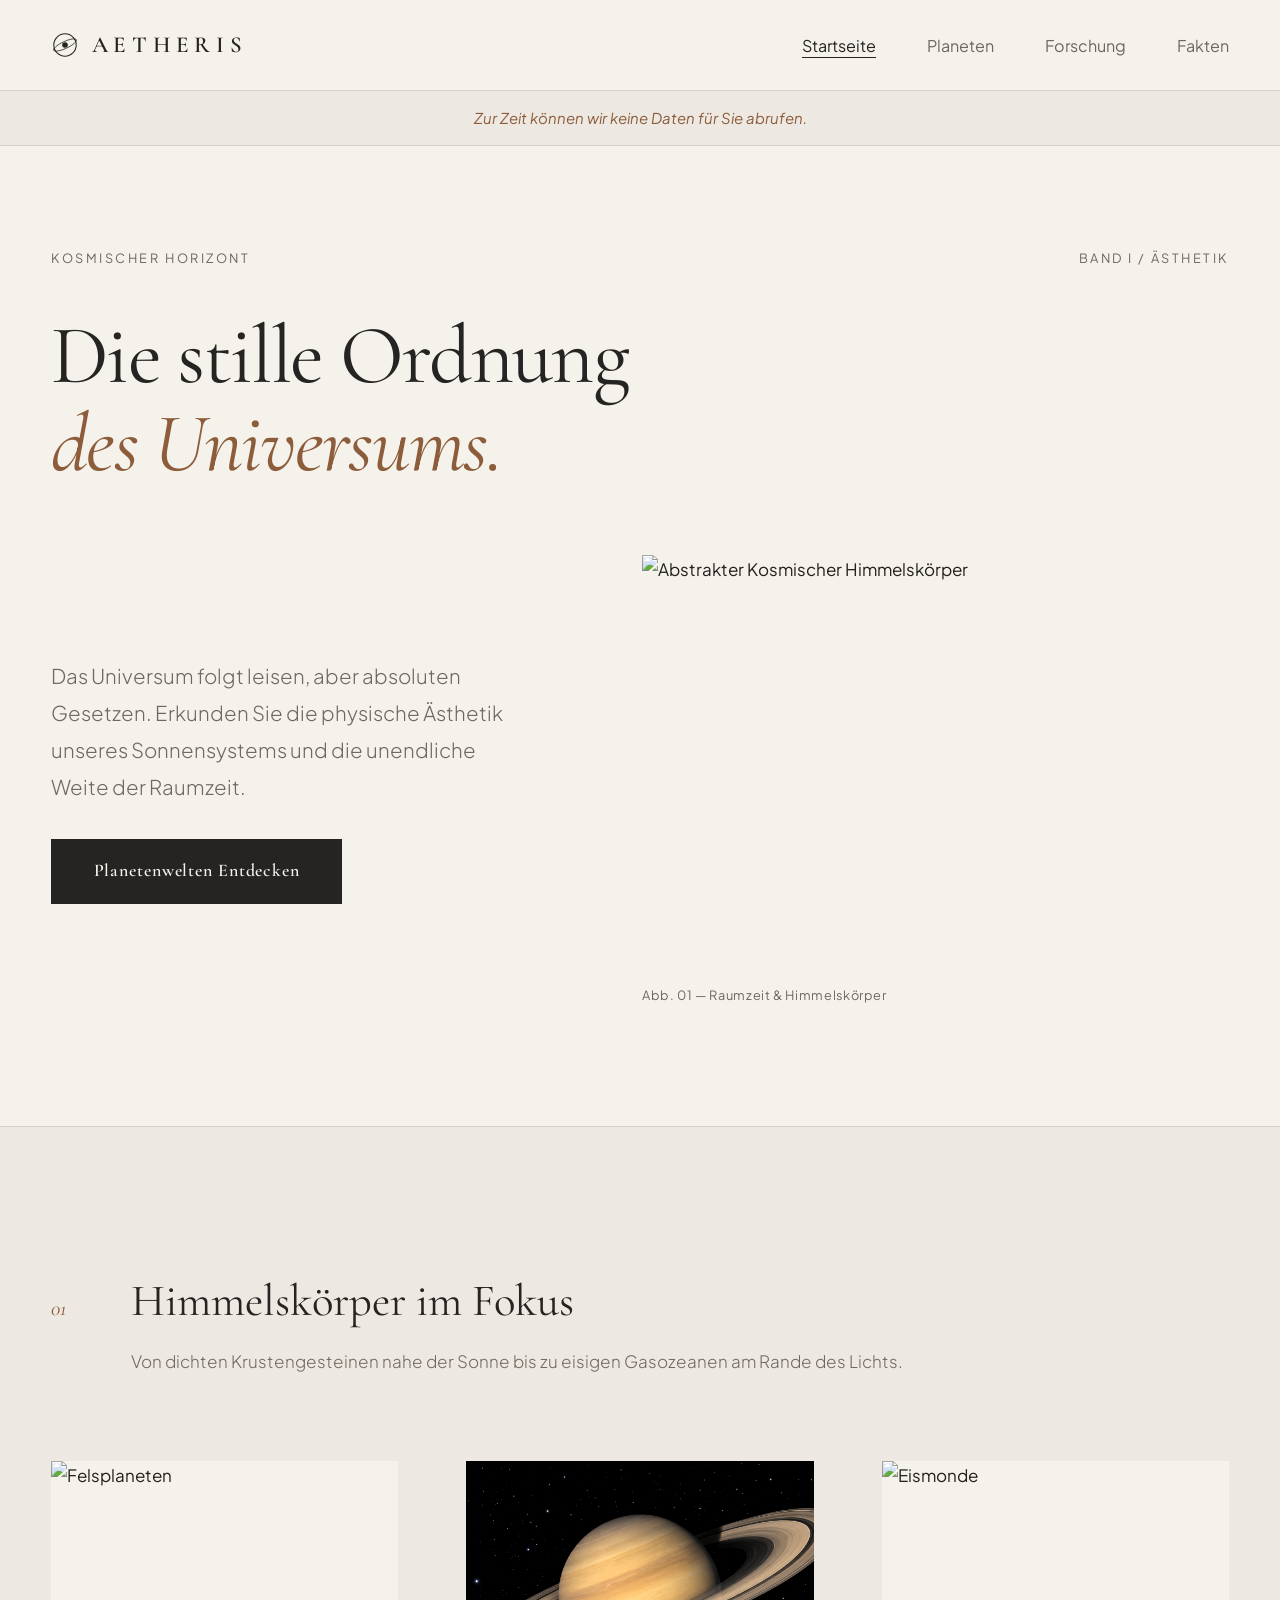
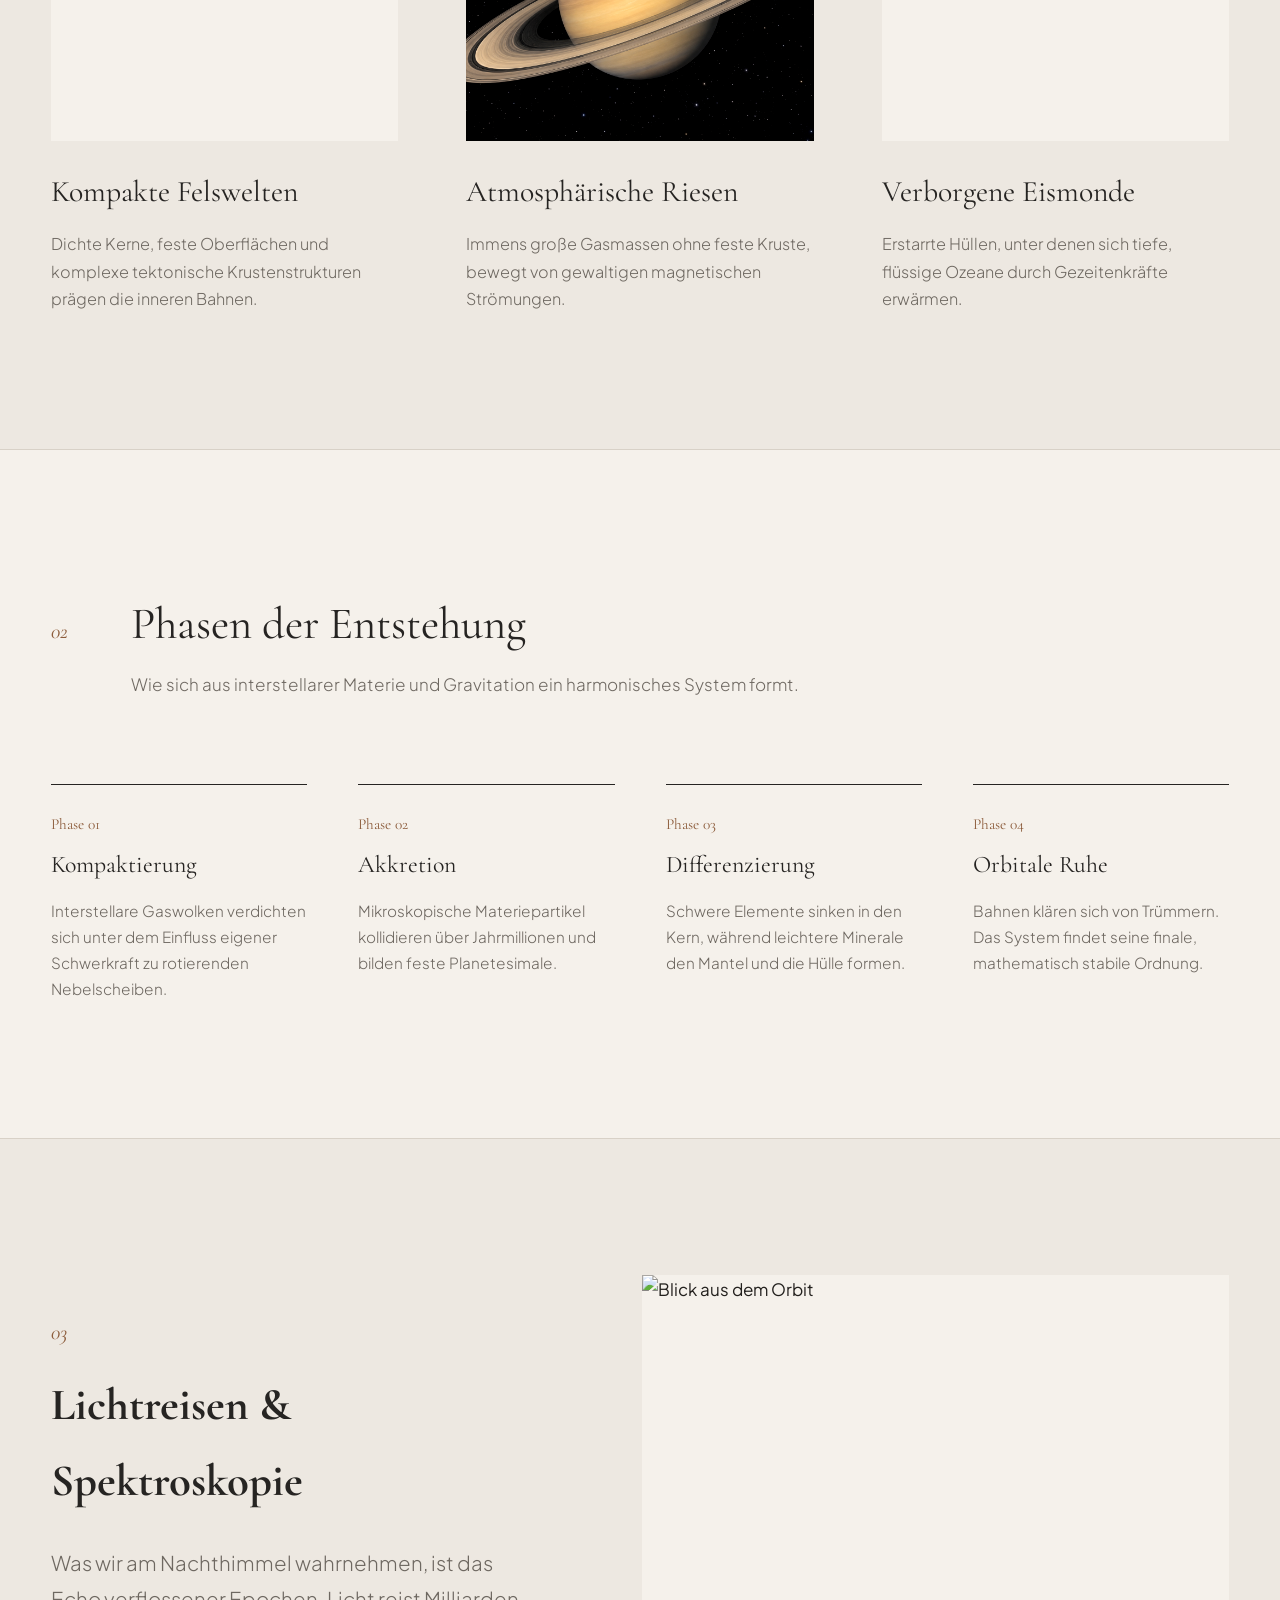
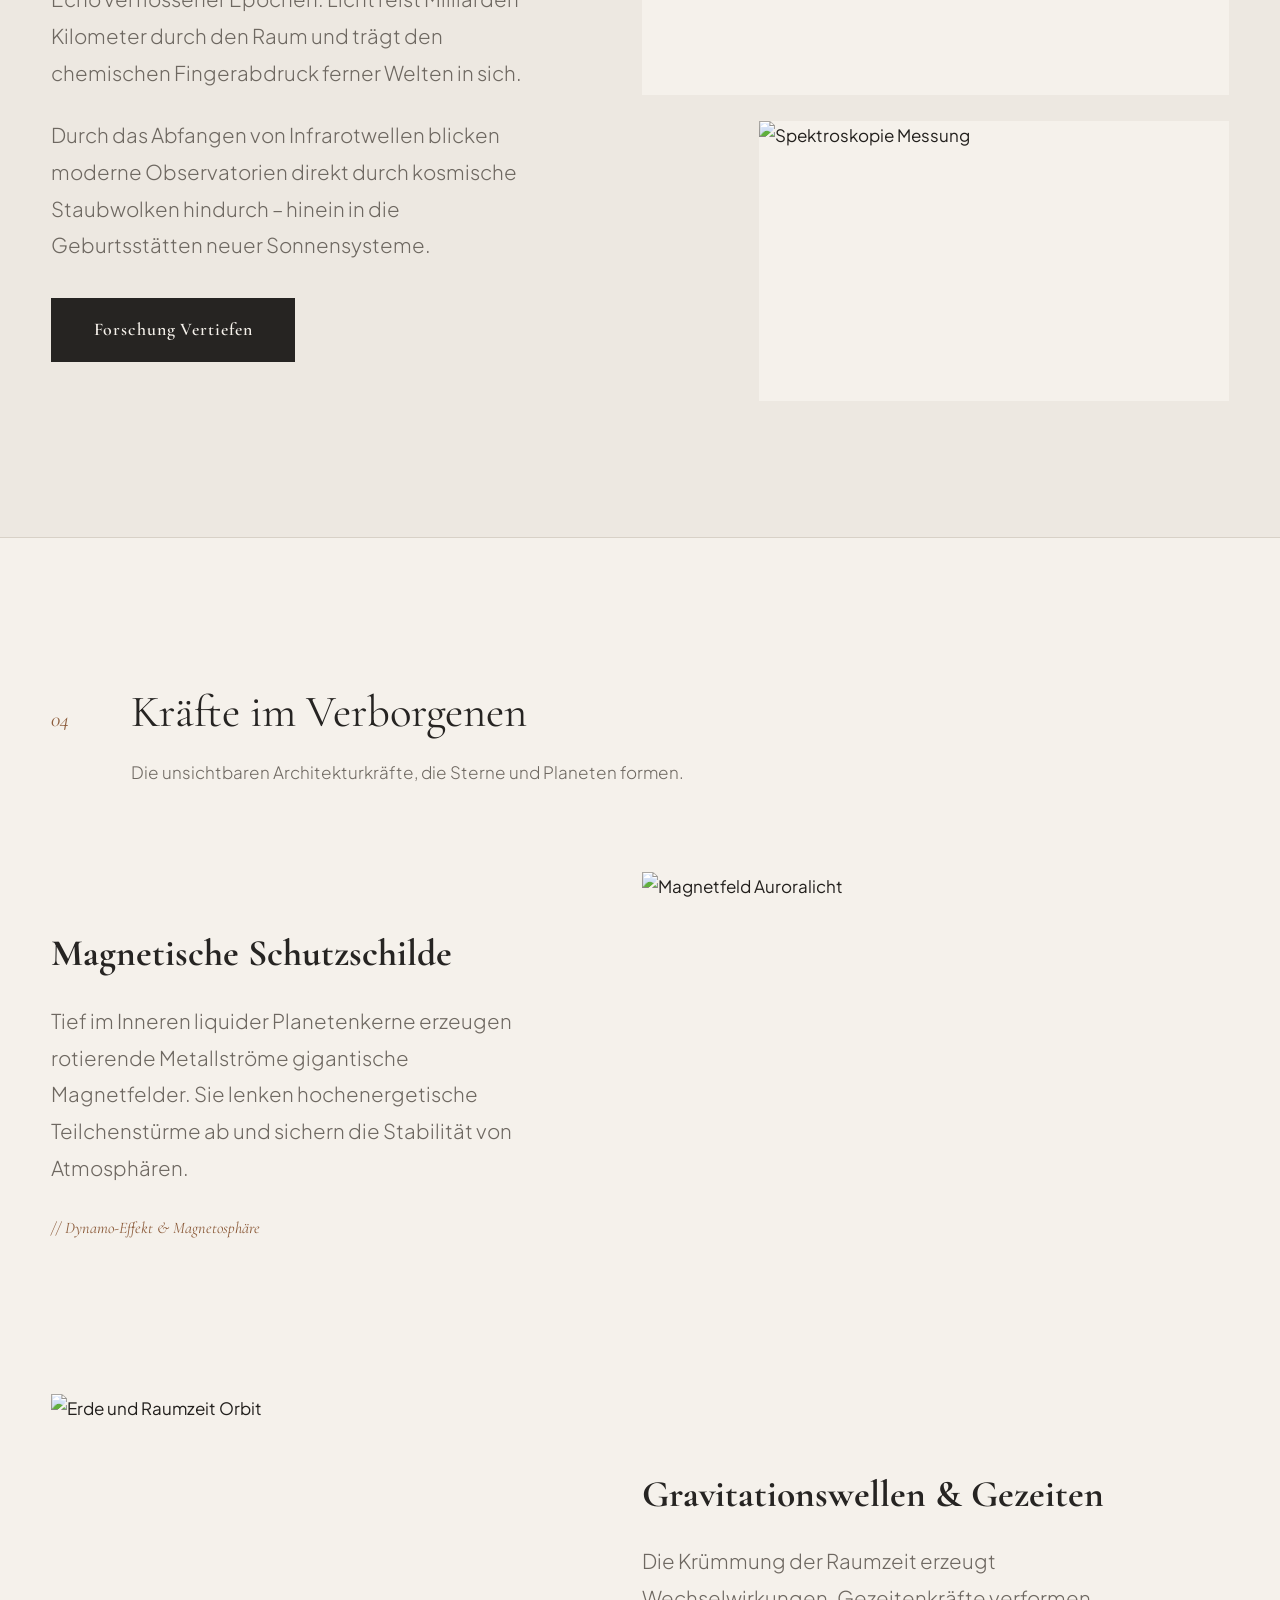
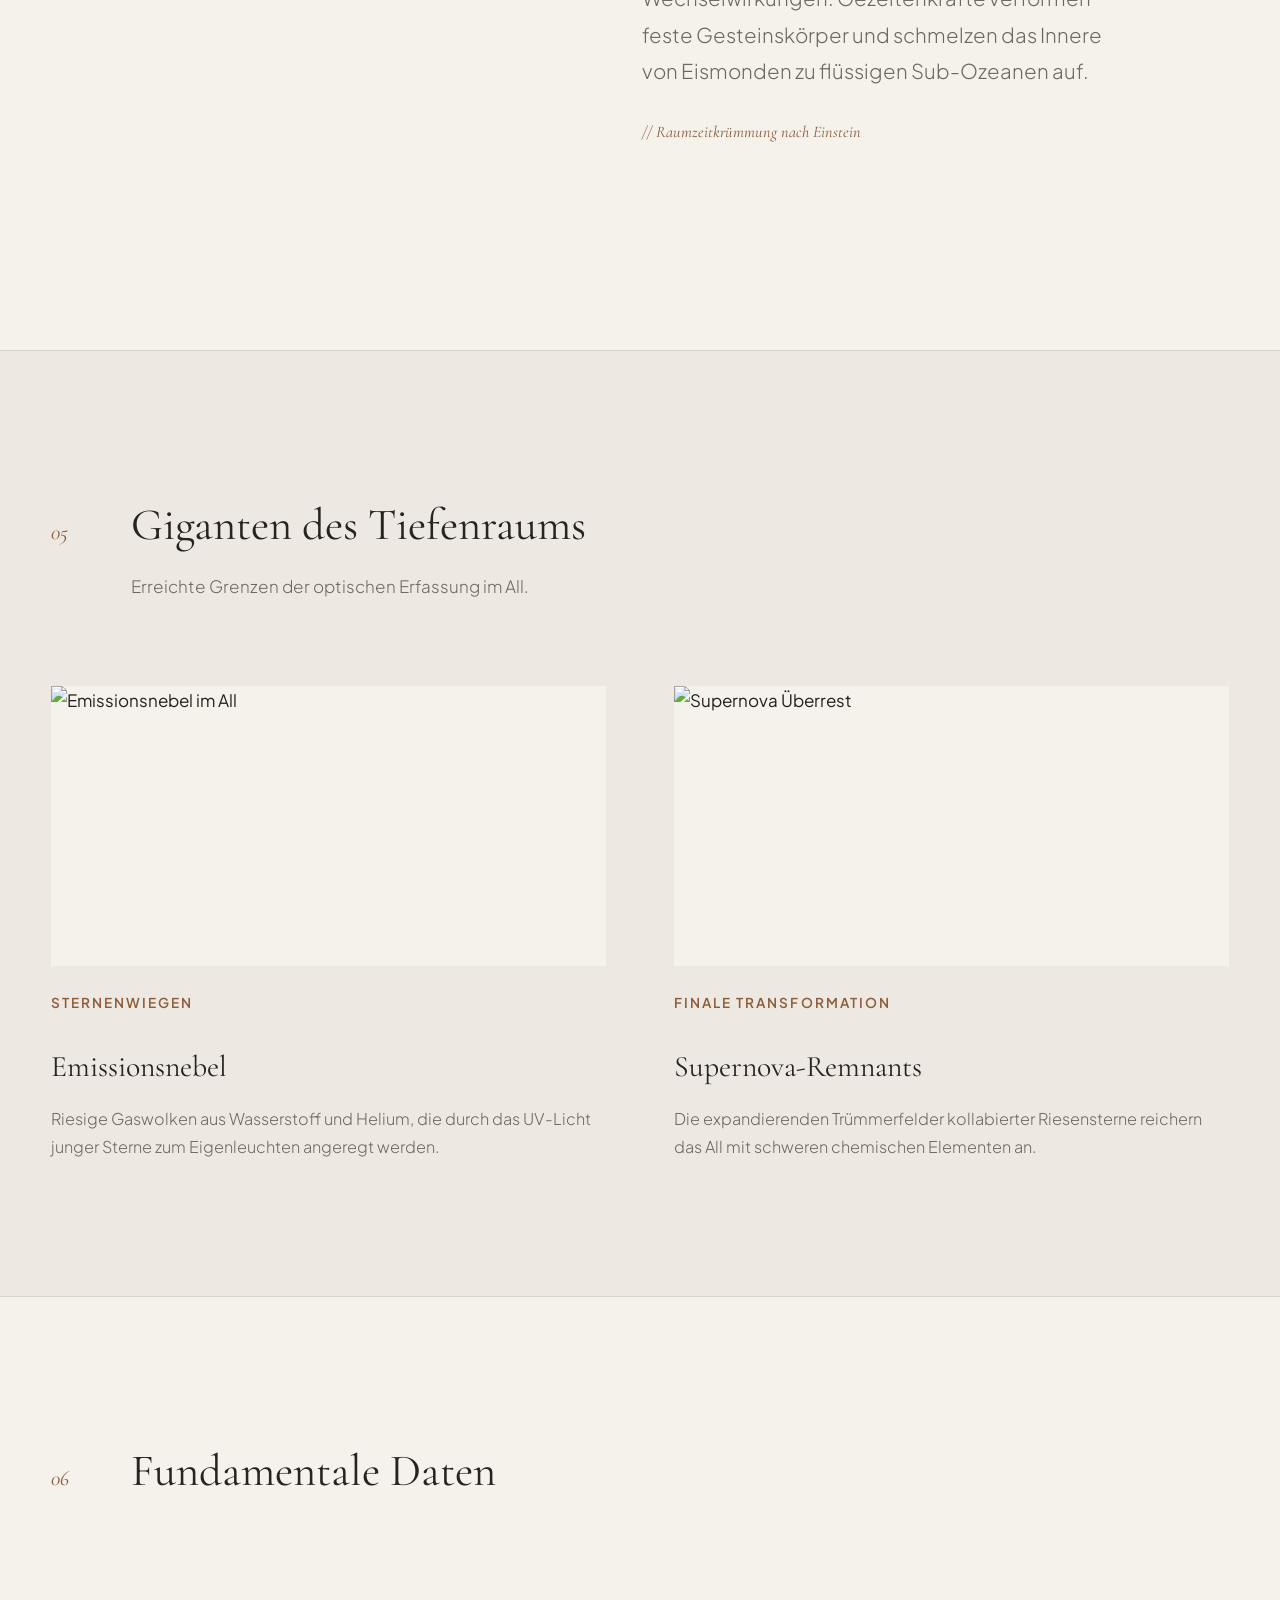
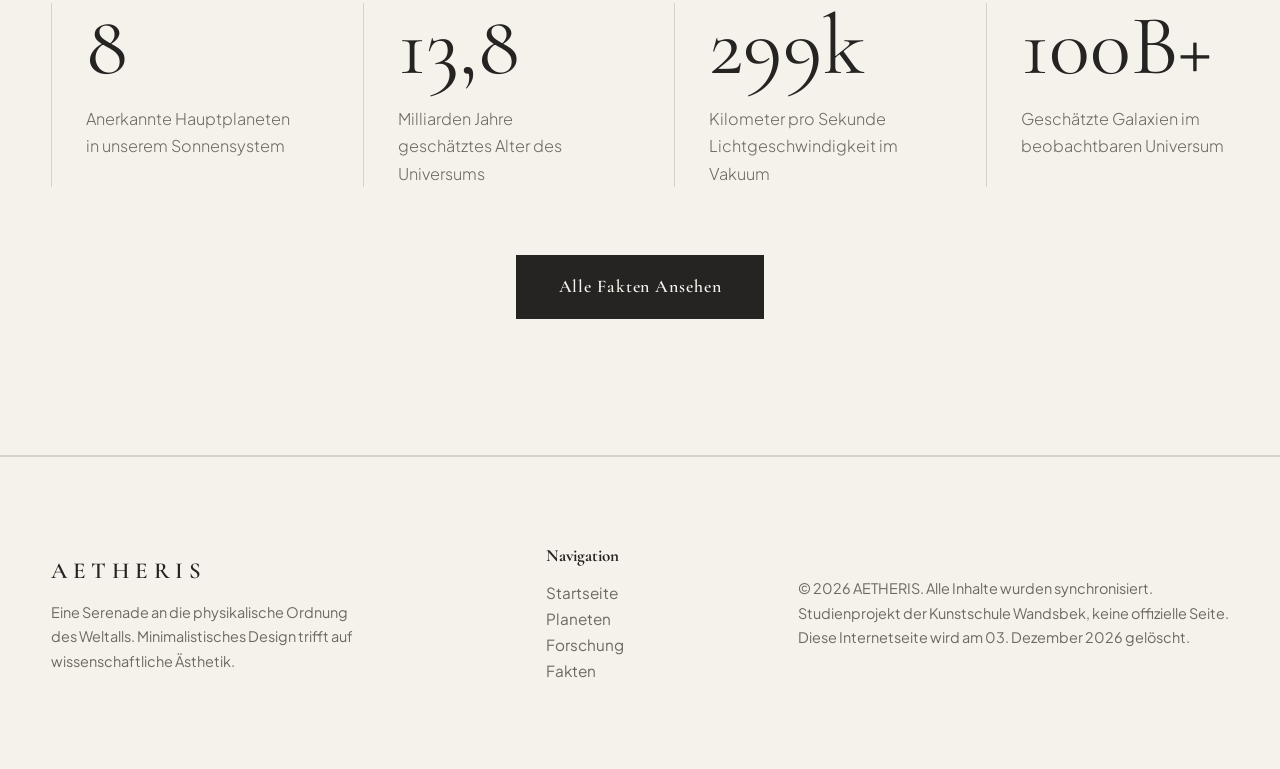
==== index.html @ 901f7b0f "Add files via upload" ====
<!DOCTYPE html>
<html lang="de">
<head>
    <meta charset="UTF-8">
    <meta name="viewport" content="width=device-width, initial-scale=1.0">
    <title>AETHERIS — Die Ästhetik des Kosmos</title>
    <link rel="preconnect" href="https://fonts.googleapis.com">
    <link rel="preconnect" href="https://fonts.gstatic.com" crossorigin>
    <link href="https://fonts.googleapis.com/css2?family=Cormorant+Garamond:ital,wght@0,400;0,600;1,400;1,600&family=Plus+Jakarta+Sans:wght@300;400;500&display=swap" rel="stylesheet">
    <link rel="stylesheet" href="style.css">
</head>
<body>

    <!-- Header -->
    <header class="header" id="main-header">
        <div class="container header-container">
            <a href="index.html" onclick="switchPage('startseite', event)" class="logo">
                <svg class="logo-icon" viewBox="0 0 40 40" width="28" height="28" aria-hidden="true">
                    <circle cx="20" cy="20" r="16" fill="none" stroke="currentColor" stroke-width="1.5" />
                    <circle cx="20" cy="20" r="4" fill="currentColor" />
                    <ellipse cx="20" cy="20" rx="18" ry="5" fill="none" stroke="currentColor" stroke-width="1" transform="rotate(-25 20 20)" />
                </svg>
                <span class="logo-text">AETHERIS</span>
            </a>
            
            <nav class="nav">
                <ul class="nav-list">
                    <li><a href="#startseite" class="nav-link active" id="nav-startseite" onclick="switchPage('startseite', event)">Startseite</a></li>
                    <li><a href="#planeten" class="nav-link" id="nav-planeten" onclick="switchPage('planeten', event)">Planeten</a></li>
                    <li><a href="#forschung" class="nav-link" id="nav-forschung" onclick="switchPage('forschung', event)">Forschung</a></li>
                    <li><a href="#fakten" class="nav-link" id="nav-fakten" onclick="switchPage('fakten', event)">Fakten</a></li>
                </ul>
            </nav>
        </div>
    </header>

    <!-- ISS Live API Tracker (Unter dem Header) -->
    <div class="iss-tracker" id="iss-tracker-bar">
        <div class="iss-tracker-container" id="iss-tracker-content">
            <div class="iss-status">
                <span class="iss-dot"></span>
                <span class="iss-label">ISS Live Telemetrie wird geladen...</span>
            </div>
        </div>
    </div>

    <main>
        <!-- ==========================================================================
             1. STARTSEITE VIEW
             ========================================================================== -->
        <div id="view-startseite" class="page-view active-view">
            <!-- Hero Section -->
            <section class="hero-editorial">
                <div class="container">
                    <div class="hero-top-info">
                        <span class="editorial-tag">Kosmischer Horizont</span>
                        <span class="editorial-edition">Band I / Ästhetik</span>
                    </div>
                    
                    <h1 class="editorial-title">
                        Die stille Ordnung <br>
                        <span class="italic-title">des Universums.</span>
                    </h1>

                    <div class="hero-split">
                        <div class="hero-text-col">
                            <p class="lead-text">
                                Das Universum folgt leisen, aber absoluten Gesetzen. Erkunden Sie die physische Ästhetik unseres Sonnensystems und die unendliche Weite der Raumzeit.
                            </p>
                            <div style="margin-top: 2rem;">
                                <a href="#planeten" onclick="switchPage('planeten', event)" class="btn-editorial">Planetenwelten Entdecken</a>
                            </div>
                        </div>
                        <div class="hero-image-col">
                            <div class="minimal-image-frame">
                                <img src="https://images.unsplash.com/photo-1614728894747-a83421e2b9c9?auto=format&fit=crop&w=1000&q=85" alt="Abstrakter Kosmischer Himmelskörper">
                                <span class="image-note">Abb. 01 — Raumzeit & Himmelskörper</span>
                            </div>
                        </div>
                    </div>
                </div>
            </section>

            <!-- Sektion 01: Vorschau Himmelskörper -->
            <section class="section-editorial alt-bg">
                <div class="container">
                    <div class="section-header-editorial">
                        <span class="section-number">01</span>
                        <div>
                            <h2>Himmelskörper im Fokus</h2>
                            <p class="section-subtitle">Von dichten Krustengesteinen nahe der Sonne bis zu eisigen Gasozeanen am Rande des Lichts.</p>
                        </div>
                    </div>

                    <div class="editorial-grid">
                        <article class="editorial-card">
                            <div class="minimal-image-frame small">
                                <img src="https://images.unsplash.com/photo-1614730321146-b6fa6a46bcb4?auto=format&fit=crop&w=800&q=80" alt="Felsplaneten">
                            </div>
                            <h3>Kompakte Felswelten</h3>
                            <p>Dichte Kerne, feste Oberflächen und komplexe tektonische Krustenstrukturen prägen die inneren Bahnen.</p>
                        </article>

                        <article class="editorial-card">
                            <div class="minimal-image-frame small">
                                <img src="Saturn mit schimmernden Ringen.png" alt="Gasgiganten">
                            </div>
                            <h3>Atmosphärische Riesen</h3>
                            <p>Immens große Gasmassen ohne feste Kruste, bewegt von gewaltigen magnetischen Strömungen.</p>
                        </article>

                        <article class="editorial-card">
                            <div class="minimal-image-frame small">
                                <img src="https://images.unsplash.com/photo-1506703719100-a0f3a48c0f86?auto=format&fit=crop&w=800&q=80" alt="Eismonde">
                            </div>
                            <h3>Verborgene Eismonde</h3>
                            <p>Erstarrte Hüllen, unter denen sich tiefe, flüssige Ozeane durch Gezeitenkräfte erwärmen.</p>
                        </article>
                    </div>
                </div>
            </section>

            <!-- Sektion 02: Entstehungsphasen Timeline -->
            <section class="section-editorial">
                <div class="container">
                    <div class="section-header-editorial">
                        <span class="section-number">02</span>
                        <div>
                            <h2>Phasen der Entstehung</h2>
                            <p class="section-subtitle">Wie sich aus interstellarer Materie und Gravitation ein harmonisches System formt.</p>
                        </div>
                    </div>

                    <div class="timeline-editorial">
                        <div class="timeline-step-card">
                            <span class="step-num">Phase 01</span>
                            <h4>Kompaktierung</h4>
                            <p>Interstellare Gaswolken verdichten sich unter dem Einfluss eigener Schwerkraft zu rotierenden Nebelscheiben.</p>
                        </div>
                        <div class="timeline-step-card">
                            <span class="step-num">Phase 02</span>
                            <h4>Akkretion</h4>
                            <p>Mikroskopische Materiepartikel kollidieren über Jahrmillionen und bilden feste Planetesimale.</p>
                        </div>
                        <div class="timeline-step-card">
                            <span class="step-num">Phase 03</span>
                            <h4>Differenzierung</h4>
                            <p>Schwere Elemente sinken in den Kern, während leichtere Minerale den Mantel und die Hülle formen.</p>
                        </div>
                        <div class="timeline-step-card">
                            <span class="step-num">Phase 04</span>
                            <h4>Orbitale Ruhe</h4>
                            <p>Bahnen klären sich von Trümmern. Das System findet seine finale, mathematisch stabile Ordnung.</p>
                        </div>
                    </div>
                </div>
            </section>

            <!-- Sektion 03: Tiefenraum & Forschung Story-Block -->
            <section class="section-editorial alt-bg">
                <div class="container">
                    <div class="hero-split">
                        <div>
                            <span class="section-number" style="display:inline-block; margin-bottom:1rem;">03</span>
                            <h2 style="font-family: var(--font-serif); font-size: clamp(2.2rem, 3.5vw, 3.2rem); margin-bottom: 1.5rem;">Lichtreisen & Spektroskopie</h2>
                            <p class="lead-text" style="margin-bottom: 1.5rem;">
                                Was wir am Nachthimmel wahrnehmen, ist das Echo verflossener Epochen. Licht reist Milliarden Kilometer durch den Raum und trägt den chemischen Fingerabdruck ferner Welten in sich.
                            </p>
                            <p class="lead-text" style="margin-bottom: 2rem;">
                                Durch das Abfangen von Infrarotwellen blicken moderne Observatorien direkt durch kosmische Staubwolken hindurch – hinein in die Geburtsstätten neuer Sonnensysteme.
                            </p>
                            <a href="#forschung" onclick="switchPage('forschung', event)" class="btn-editorial">Forschung Vertiefen</a>
                        </div>
                        <div class="collage-container-editorial">
                            <div class="minimal-image-frame" style="margin-bottom: 1.5rem;">
                                <img src="https://images.unsplash.com/photo-1451187580459-43490279c0fa?auto=format&fit=crop&w=1000&q=80" alt="Blick aus dem Orbit">
                            </div>
                            <div class="minimal-image-frame small" style="width: 80%; margin-left: auto;">
                                <img src="https://images.unsplash.com/photo-1543722530-d2c3201371e7?auto=format&fit=crop&w=800&q=80" alt="Spektroskopie Messung">
                            </div>
                        </div>
                    </div>
                </div>
            </section>

            <!-- Sektion 04: Detail-Features Kosmischer Phänomene -->
            <section class="section-editorial">
                <div class="container">
                    <div class="section-header-editorial">
                        <span class="section-number">04</span>
                        <div>
                            <h2>Kräfte im Verborgenen</h2>
                            <p class="section-subtitle">Die unsichtbaren Architekturkräfte, die Sterne und Planeten formen.</p>
                        </div>
                    </div>

                    <div class="hero-split" style="margin-bottom: 6rem;">
                        <div>
                            <h3 style="font-family: var(--font-serif); font-size: 2.2rem; margin-bottom: 1rem;">Magnetische Schutzschilde</h3>
                            <p class="lead-text" style="margin-bottom: 1.5rem;">
                                Tief im Inneren liquider Planetenkerne erzeugen rotierende Metallströme gigantische Magnetfelder. Sie lenken hochenergetische Teilchenstürme ab und sichern die Stabilität von Atmosphären.
                            </p>
                            <span style="color: var(--color-accent); font-size: 0.95rem; font-family: var(--font-serif); font-style: italic;">// Dynamo-Effekt & Magnetosphäre</span>
                        </div>
                        <div class="minimal-image-frame">
                            <img src="https://images.unsplash.com/photo-1502134249126-9f3755a50d78?auto=format&fit=crop&w=1000&q=80" alt="Magnetfeld Auroralicht">
                        </div>
                    </div>

                    <div class="hero-split">
                        <div class="minimal-image-frame">
                            <img src="https://images.unsplash.com/photo-1446776811953-b23d57bd21aa?auto=format&fit=crop&w=1000&q=80" alt="Erde und Raumzeit Orbit">
                        </div>
                        <div>
                            <h3 style="font-family: var(--font-serif); font-size: 2.2rem; margin-bottom: 1rem;">Gravitationswellen & Gezeiten</h3>
                            <p class="lead-text" style="margin-bottom: 1.5rem;">
                                Die Krümmung der Raumzeit erzeugt Wechselwirkungen. Gezeitenkräfte verformen feste Gesteinskörper und schmelzen das Innere von Eismonden zu flüssigen Sub-Ozeanen auf.
                            </p>
                            <span style="color: var(--color-accent); font-size: 0.95rem; font-family: var(--font-serif); font-style: italic;">// Raumzeitkrümmung nach Einstein</span>
                        </div>
                    </div>
                </div>
            </section>

            <!-- Sektion 05: Visual Showcase (Supernovae & Nebel) -->
            <section class="section-editorial alt-bg">
                <div class="container">
                    <div class="section-header-editorial">
                        <span class="section-number">05</span>
                        <div>
                            <h2>Giganten des Tiefenraums</h2>
                            <p class="section-subtitle">Erreichte Grenzen der optischen Erfassung im All.</p>
                        </div>
                    </div>

                    <div class="editorial-grid">
                        <article class="editorial-card">
                            <div class="minimal-image-frame small">
                                <img src="https://images.unsplash.com/photo-1462331940025-496dfbfc7564?auto=format&fit=crop&w=1000&q=80" alt="Emissionsnebel im All">
                            </div>
                            <span style="color: var(--color-accent); font-size: 0.8rem; font-weight: 600; text-transform: uppercase; letter-spacing: 0.15em; display:inline-block; margin-top:1.5rem;">Sternenwiegen</span>
                            <h3>Emissionsnebel</h3>
                            <p>Riesige Gaswolken aus Wasserstoff und Helium, die durch das UV-Licht junger Sterne zum Eigenleuchten angeregt werden.</p>
                        </article>

                        <article class="editorial-card">
                            <div class="minimal-image-frame small">
                                <img src="https://images.unsplash.com/photo-1506703719100-a0f3a48c0f86?auto=format&fit=crop&w=1000&q=80" alt="Supernova Überrest">
                            </div>
                            <span style="color: var(--color-accent); font-size: 0.8rem; font-weight: 600; text-transform: uppercase; letter-spacing: 0.15em; display:inline-block; margin-top:1.5rem;">Finale Transformation</span>
                            <h3>Supernova-Remnants</h3>
                            <p>Die expandierenden Trümmerfelder kollabierter Riesensterne reichern das All mit schweren chemischen Elementen an.</p>
                        </article>
                    </div>
                </div>
            </section>

            <!-- Sektion 06: Fakten Vorschau -->
            <section class="section-editorial">
                <div class="container">
                    <div class="section-header-editorial">
                        <span class="section-number">06</span>
                        <div>
                            <h2>Fundamentale Daten</h2>
                        </div>
                    </div>

                    <div class="facts-editorial-grid">
                        <div class="fact-column">
                            <span class="big-serif-number">8</span>
                            <p class="fact-label">Anerkannte Hauptplaneten in unserem Sonnensystem</p>
                        </div>
                        <div class="fact-column">
                            <span class="big-serif-number">13,8</span>
                            <p class="fact-label">Milliarden Jahre geschätztes Alter des Universums</p>
                        </div>
                        <div class="fact-column">
                            <span class="big-serif-number">299k</span>
                            <p class="fact-label">Kilometer pro Sekunde Lichtgeschwindigkeit im Vakuum</p>
                        </div>
                        <div class="fact-column">
                            <span class="big-serif-number">100B+</span>
                            <p class="fact-label">Geschätzte Galaxien im beobachtbaren Universum</p>
                        </div>
                    </div>
                    <div style="margin-top: 4rem; text-align: center;">
                        <a href="#fakten" onclick="switchPage('fakten', event)" class="btn-editorial">Alle Fakten Ansehen</a>
                    </div>
                </div>
            </section>
        </div>

        <!-- ==========================================================================
             2. PLANETEN VIEW
             ========================================================================== -->
        <div id="view-planeten" class="page-view">
            <section class="hero-editorial" style="padding: 7rem 0 5rem;">
                <div class="container">
                    <span class="editorial-tag">Unterseite / Planeten</span>
                    <h1 class="editorial-title">Welten aus Gestein <span class="italic-title">und Gas.</span></h1>
                    <p class="lead-text">Jeder Planet in unserem System besitzt ein eigenes ökologisches und physikalisches Profil.</p>
                </div>
            </section>

            <section class="section-editorial alt-bg">
                <div class="container">
                    <div class="editorial-grid">
                        <article class="editorial-card">
                            <div class="minimal-image-frame small">
                                <img src="https://images.unsplash.com/photo-1614730321146-b6fa6a46bcb4?auto=format&fit=crop&w=800&q=80" alt="Felsplaneten">
                            </div>
                            <h3>Terrestres Gestein</h3>
                            <p>Merkur, Venus, Erde und Mars – kompakte Welten mit ausgeprägter Kruste und silikatischem Mantel.</p>
                        </article>

                        <article class="editorial-card">
                            <div class="minimal-image-frame small">
                                <img src="Saturn mit schimmernden Ringen.png" alt="Gasriesen">
                            </div>
                            <h3>Gasgiganten</h3>
                            <p>Jupiter und Saturn – gewaltige Welten aus Wasserstoff und Helium, dominiert von stürmischen Bändern.</p>
                        </article>

                        <article class="editorial-card">
                            <div class="minimal-image-frame small">
                                <img src="https://images.unsplash.com/photo-1614728894747-a83421e2b9c9?auto=format&fit=crop&w=800&q=80" alt="Eisriesen">
                            </div>
                            <h3>Eisriesen</h3>
                            <p>Uranus und Neptun – am Rande unseres Systems gelegene Welten aus Wasser, Ammoniak und Methaneis.</p>
                        </article>
                    </div>
                </div>
            </section>
        </div>

        <!-- ==========================================================================
             3. FORSCHUNG VIEW
             ========================================================================== -->
        <div id="view-forschung" class="page-view">
            <section class="hero-editorial" style="padding: 7rem 0 5rem;">
                <div class="container">
                    <span class="editorial-tag">Unterseite / Forschung</span>
                    <h1 class="editorial-title">Methodik der <span class="italic-title">Weltraumforschung.</span></h1>
                    <p class="lead-text">Wie wir mithilfe optischer Telemetrie und Radioastronomie tief in die Vergangenheit blicken.</p>
                </div>
            </section>

            <section class="section-editorial alt-bg">
                <div class="container">
                    <div class="hero-split">
                        <div>
                            <h3 style="font-family: var(--font-serif); font-size: 2.2rem; margin-bottom: 1rem;">Infrarot-Astronomie</h3>
                            <p class="lead-text">
                                Durch die Dehnung des Lichts auf seiner Reise durch das expandierende Universum verschieben sich sichtbare Wellen in den Infrarotbereich. Spezielle gekühlte Spiegel fangen diese Signale auf.
                            </p>
                        </div>
                        <div class="minimal-image-frame">
                            <img src="https://images.unsplash.com/photo-1451187580459-43490279c0fa?auto=format&fit=crop&w=1000&q=80" alt="Space Telescope Result">
                        </div>
                    </div>
                </div>
            </section>
        </div>

        <!-- ==========================================================================
             4. FAKTEN VIEW
             ========================================================================== -->
        <div id="view-fakten" class="page-view">
            <section class="hero-editorial" style="padding: 7rem 0 5rem;">
                <div class="container">
                    <span class="editorial-tag">Unterseite / Fakten</span>
                    <h1 class="editorial-title">Der Kosmos <span class="italic-title">in Kennzahlen.</span></h1>
                    <p class="lead-text">Die mathematischen Grundlagen und physikalischen Konstanten unseres Universums.</p>
                </div>
            </section>

            <section class="section-editorial alt-bg">
                <div class="container">
                    <div class="facts-editorial-grid">
                        <div class="fact-column">
                            <span class="big-serif-number">8</span>
                            <p class="fact-label">Hauptplaneten in geordneten Orbits</p>
                        </div>
                        <div class="fact-column">
                            <span class="big-serif-number">13,8B</span>
                            <p class="fact-label">Jahre geschätztes Alter seit dem Urknall</p>
                        </div>
                        <div class="fact-column">
                            <span class="big-serif-number">299.792</span>
                            <p class="fact-label">km/s maximale Ausbreitungsgeschwindigkeit von Licht</p>
                        </div>
                        <div class="fact-column">
                            <span class="big-serif-number">-273°C</span>
                            <p class="fact-label">Absoluter Nullpunkt der Temperatur im Kosmos</p>
                        </div>
                    </div>
                </div>
            </section>
        </div>
    </main>

    <!-- Footer -->
    <footer class="footer-editorial">
        <div class="container footer-flex">
            <div>
                <span class="logo-text" style="display:block; margin-bottom: 0.5rem;">AETHERIS</span>
                <p class="footer-note" style="max-width: 320px;">Eine Serenade an die physikalische Ordnung des Weltalls. Minimalistisches Design trifft auf wissenschaftliche Ästhetik.</p>
            </div>
            <div style="display: flex; gap: 3rem;">
                <div class="footer-nav-col">
                    <strong style="font-family: var(--font-serif); font-size: 1rem; display:block; margin-bottom:0.5rem;">Navigation</strong>
                    <a href="#startseite" onclick="switchPage('startseite', event)" style="color:var(--color-muted); text-decoration:none; display:block; font-size:0.9rem;">Startseite</a>
                    <a href="#planeten" onclick="switchPage('planeten', event)" style="color:var(--color-muted); text-decoration:none; display:block; font-size:0.9rem;">Planeten</a>
                    <a href="#forschung" onclick="switchPage('forschung', event)" style="color:var(--color-muted); text-decoration:none; display:block; font-size:0.9rem;">Forschung</a>
                    <a href="#fakten" onclick="switchPage('fakten', event)" style="color:var(--color-muted); text-decoration:none; display:block; font-size:0.9rem;">Fakten</a>
                </div>
            </div>
            <p class="footer-note">&copy; 2026 AETHERIS. Alle Inhalte wurden synchronisiert.
                <br> Studienprojekt der Kunstschule Wandsbek, keine offizielle Seite.
                <br> Diese Internetseite wird am 03. Dezember 2026 gelöscht.
            </p>
        </div>
    </footer>

    <!-- Single Page Navigation Switcher Script & ISS API Fetch -->
    <script>
        function switchPage(pageId, event) {
            if (event) event.preventDefault();

            const views = document.querySelectorAll('.page-view');
            views.forEach(v => v.classList.remove('active-view'));

            const target = document.getElementById('view-' + pageId);
            if (target) {
                target.classList.add('active-view');
            }

            const links = document.querySelectorAll('.nav-link');
            links.forEach(l => l.classList.remove('active'));

            const activeLink = document.getElementById('nav-' + pageId);
            if (activeLink) {
                activeLink.classList.add('active');
            }

            window.scrollTo({ top: 0, behavior: 'smooth' });
        }

        // Position der ISS-Leiste exakt unter den fixierten Header setzen
        function adjustTrackerOffset() {
            const header = document.getElementById('main-header');
            const tracker = document.getElementById('iss-tracker-bar');
            if (header && tracker) {
                tracker.style.marginTop = header.offsetHeight + 'px';
            }
        }

        window.addEventListener('load', adjustTrackerOffset);
        window.addEventListener('resize', adjustTrackerOffset);
        adjustTrackerOffset();

        // ISS API Fetch Logic (NORAD ID 25544 = Internationale Raumstation ISS)
        async function fetchISSData() {
            const container = document.getElementById('iss-tracker-content');
            try {
                const response = await fetch('https://api.wheretheiss.at/v1/satellites/25544');
                if (!response.ok) throw new Error('Fehler beim Abrufen');
                const data = await response.json();
                
                container.innerHTML = `
                    <div class="iss-status">
                        <span class="iss-dot"></span>
                        <span class="iss-label">ISS Live Orbit</span>
                    </div>
                    <div class="iss-data">
                        <span>Breitengrad: <strong>${data.latitude.toFixed(2)}°</strong></span>
                        <span>Längengrad: <strong>${data.longitude.toFixed(2)}°</strong></span>
                        <span>Höhe: <strong>${data.altitude.toFixed(1)} km</strong></span>
                        <span>Geschwindigkeit: <strong>${Math.round(data.velocity)} km/h</strong></span>
                    </div>
                `;
            } catch (error) {
                container.innerHTML = `<span class="iss-error">Zur Zeit können wir keine Daten für Sie abrufen.</span>`;
            }
        }

        fetchISSData();
        setInterval(fetchISSData, 10000);
    </script>
</body>
</html>
---- style.css ----
/* ==========================================================================
   AETHERIS — Editorial Minimalist Design System (Warm Beige & Serif)
   ========================================================================== */

:root {
    --color-bg: #F5F1EB;          /* Warmer Beigeton (heller Hintergrund) */
    --color-surface: #EDE8E1;     /* Subtiler Karten- & Sektionshintergrund */
    --color-line: #D8D1C7;        /* Feine Linien für Trenner */
    
    --color-text: #262422;        /* Weiches Dunkelbraun/Grau als Haupttext */
    --color-muted: #6E6861;       /* Gedämpfter Ton für Fließtext */
    --color-accent: #8C5C3B;      /* Warmer Kupfer-Sepia Akzent */
    
    --font-serif: 'Cormorant Garamond', Georgia, serif; /* Serifen-Schrift */
    --font-sans: 'Plus Jakarta Sans', -apple-system, sans-serif;
    
    --max-width: 1280px;
    --transition: all 0.4s ease;
}

/* Base Reset */
*, *::before, *::after {
    box-sizing: border-box;
    margin: 0;
    padding: 0;
}

html {
    scroll-behavior: smooth;
    font-size: 17px;
}

body {
    background-color: var(--color-bg);
    color: var(--color-text);
    font-family: var(--font-sans);
    line-height: 1.7;
    -webkit-font-smoothing: antialiased;
}

img {
    max-width: 100%;
    height: auto;
    display: block;
}

.container {
    max-width: var(--max-width);
    margin: 0 auto;
    padding: 0 3rem;
}

/* ==========================================================================
   Header & Navigation
   ========================================================================== */
.header {
    position: fixed;
    top: 0;
    left: 0;
    width: 100%;
    background-color: rgba(245, 241, 235, 0.9);
    backdrop-filter: blur(10px);
    z-index: 1000;
    border-bottom: 1px solid var(--color-line);
    padding: 1.5rem 0;
}

.header-container {
    display: flex;
    justify-content: space-between;
    align-items: center;
}

.logo {
    display: flex;
    align-items: center;
    gap: 0.75rem;
    text-decoration: none;
    color: var(--color-text);
    cursor: pointer;
}

.logo-text {
    font-family: var(--font-serif);
    font-size: 1.35rem;
    font-weight: 600;
    letter-spacing: 0.25em;
}

.nav-list {
    display: flex;
    list-style: none;
    gap: 3rem;
}

.nav-link {
    text-decoration: none;
    color: var(--color-muted);
    font-size: 0.95rem;
    font-weight: 400;
    transition: var(--transition);
    position: relative;
    padding-bottom: 2px;
    cursor: pointer;
}

.nav-link:hover,
.nav-link.active {
    color: var(--color-text);
}

.nav-link.active::after {
    content: '';
    position: absolute;
    bottom: 0;
    left: 0;
    width: 100%;
    height: 1px;
    background-color: var(--color-text);
}

/* ==========================================================================
   ISS Tracker Bar Styling (Editorial)
   ========================================================================== */
.iss-tracker {
    display: block;
    width: 100%;
    background-color: var(--color-surface);
    border-bottom: 1px solid var(--color-line);
    padding: 0.85rem 0;
    margin-top: 5.2rem;
    font-size: 0.88rem;
    color: var(--color-text);
    position: relative;
    z-index: 900;
}

.iss-tracker-container {
    max-width: var(--max-width);
    margin: 0 auto;
    padding: 0 3rem;
    display: flex;
    justify-content: space-between;
    align-items: center;
    flex-wrap: wrap;
    gap: 1rem;
}

.iss-status {
    display: flex;
    align-items: center;
    gap: 0.55rem;
}

.iss-dot {
    width: 8px;
    height: 8px;
    background-color: var(--color-accent);
    border-radius: 50%;
    display: inline-block;
    animation: pulseDot 2s infinite;
}

@keyframes pulseDot {
    0%, 100% { opacity: 1; transform: scale(1); }
    50% { opacity: 0.4; transform: scale(0.85); }
}

.iss-label {
    font-family: var(--font-serif);
    font-style: italic;
    color: var(--color-accent);
    font-weight: 600;
    font-size: 1rem;
}

.iss-data {
    display: flex;
    gap: 2rem;
    flex-wrap: wrap;
    color: var(--color-muted);
}

.iss-data span strong {
    color: var(--color-text);
    font-weight: 500;
}

.iss-error {
    color: var(--color-accent);
    width: 100%;
    text-align: center;
    font-style: italic;
}

/* ==========================================================================
   Editorial Hero (Above the Fold)
   ========================================================================== */
.hero-editorial {
    padding: 6rem 0 7rem;
    border-bottom: 1px solid var(--color-line);
}

.hero-top-info {
    display: flex;
    justify-content: space-between;
    align-items: center;
    text-transform: uppercase;
    font-size: 0.75rem;
    letter-spacing: 0.2em;
    color: var(--color-muted);
    margin-bottom: 2.5rem;
}

.editorial-title {
    font-family: var(--font-serif);
    font-size: clamp(3.2rem, 6.5vw, 5.8rem);
    font-weight: 400;
    line-height: 1.05;
    letter-spacing: -0.02em;
    margin-bottom: 4rem;
}

.italic-title {
    font-style: italic;
    color: var(--color-accent);
}

.hero-split {
    display: grid;
    grid-template-columns: 1fr 1.2fr;
    gap: 6rem;
    align-items: center;
}

.lead-text {
    font-size: 1.2rem;
    color: var(--color-muted);
    font-weight: 300;
    max-width: 480px;
    line-height: 1.8;
}

.minimal-image-frame {
    background: var(--color-bg);
}

.minimal-image-frame img {
    width: 100%;
    height: 420px;
    object-fit: cover;
    filter: sepia(10%) contrast(1.05);
}

.minimal-image-frame.small img {
    height: 280px;
}

.image-note {
    display: block;
    font-size: 0.75rem;
    color: var(--color-muted);
    margin-top: 10px;
    letter-spacing: 0.05em;
}

/* ==========================================================================
   Editorial Sections & Layouts
   ========================================================================== */
.section-editorial {
    padding: 8rem 0;
    border-bottom: 1px solid var(--color-line);
}

.alt-bg {
    background-color: var(--color-surface);
}

.section-header-editorial {
    display: grid;
    grid-template-columns: 80px 1fr;
    align-items: baseline;
    margin-bottom: 5rem;
}

.section-number {
    font-family: var(--font-serif);
    font-size: 1.25rem;
    color: var(--color-accent);
    font-style: italic;
}

.section-header-editorial h2,
.editorial-card h3,
.timeline-step-card h4 {
    font-family: var(--font-serif);
    font-weight: 400;
}

.section-header-editorial h2 {
    font-size: clamp(2.2rem, 3.5vw, 3.2rem);
    margin-bottom: 0.5rem;
}

.section-subtitle {
    color: var(--color-muted);
    font-weight: 300;
}

.editorial-grid {
    display: grid;
    grid-template-columns: repeat(auto-fit, minmax(320px, 1fr));
    gap: 4rem;
}

.editorial-card h3 {
    font-size: 1.75rem;
    margin: 1.5rem 0 0.75rem;
}

.editorial-card p {
    color: var(--color-muted);
    font-size: 0.95rem;
    font-weight: 300;
}

.timeline-editorial {
    display: grid;
    grid-template-columns: repeat(auto-fit, minmax(240px, 1fr));
    gap: 3rem;
}

.timeline-step-card {
    border-top: 1px solid var(--color-text);
    padding-top: 1.5rem;
}

.step-num {
    font-family: var(--font-serif);
    font-size: 0.9rem;
    color: var(--color-accent);
    display: block;
    margin-bottom: 0.5rem;
}

.timeline-step-card h4 {
    font-size: 1.4rem;
    margin-bottom: 0.75rem;
}

.timeline-step-card p {
    color: var(--color-muted);
    font-size: 0.9rem;
    font-weight: 300;
}

.facts-editorial-grid {
    display: grid;
    grid-template-columns: repeat(auto-fit, minmax(240px, 1fr));
    gap: 4rem;
}

.fact-column {
    border-left: 1px solid var(--color-line);
    padding-left: 2rem;
}

.big-serif-number {
    font-family: var(--font-serif);
    font-size: 5rem;
    font-weight: 400;
    line-height: 1;
    color: var(--color-text);
    display: block;
    margin-bottom: 1.0rem;
}

.fact-label {
    color: var(--color-muted);
    font-size: 0.95rem;
    font-weight: 300;
}

.btn-editorial {
    display: inline-block;
    padding: 1rem 2.5rem;
    background-color: var(--color-text);
    color: var(--color-bg);
    text-decoration: none;
    font-family: var(--font-serif);
    font-size: 1.05rem;
    font-weight: 600;
    letter-spacing: 0.05em;
    border-radius: 0;
    transition: var(--transition);
    cursor: pointer;
}

.btn-editorial:hover {
    background-color: var(--color-accent);
}

.page-view {
    display: none;
}

.page-view.active-view {
    display: block;
    animation: fadeIn 0.4s ease-in-out;
}

@keyframes fadeIn {
    from { opacity: 0; transform: translateY(6px); }
    to { opacity: 1; transform: translateY(0); }
}

.footer-editorial {
    padding: 5rem 0;
    border-top: 1px solid var(--color-line);
}

.footer-flex {
    display: flex;
    justify-content: space-between;
    align-items: center;
}

.footer-note {
    font-size: 0.85rem;
    color: var(--color-muted);
}

@media (max-width: 900px) {
    .container, .iss-tracker-container {
        padding: 0 1.5rem;
    }

    .iss-tracker {
        margin-top: 7.5rem;
    }
    
    .hero-split,
    .editorial-grid,
    .timeline-editorial,
    .facts-editorial-grid,
    .footer-flex,
    .iss-tracker-container {
        grid-template-columns: 1fr;
        flex-direction: column;
        gap: 1.5rem;
        align-items: flex-start;
    }
    
    .section-header-editorial {
        grid-template-columns: 1fr;
        gap: 1rem;
    }

    .header-container {
        flex-direction: column;
        gap: 1rem;
    }

    .nav-list {
        gap: 1.5rem;
    }
}
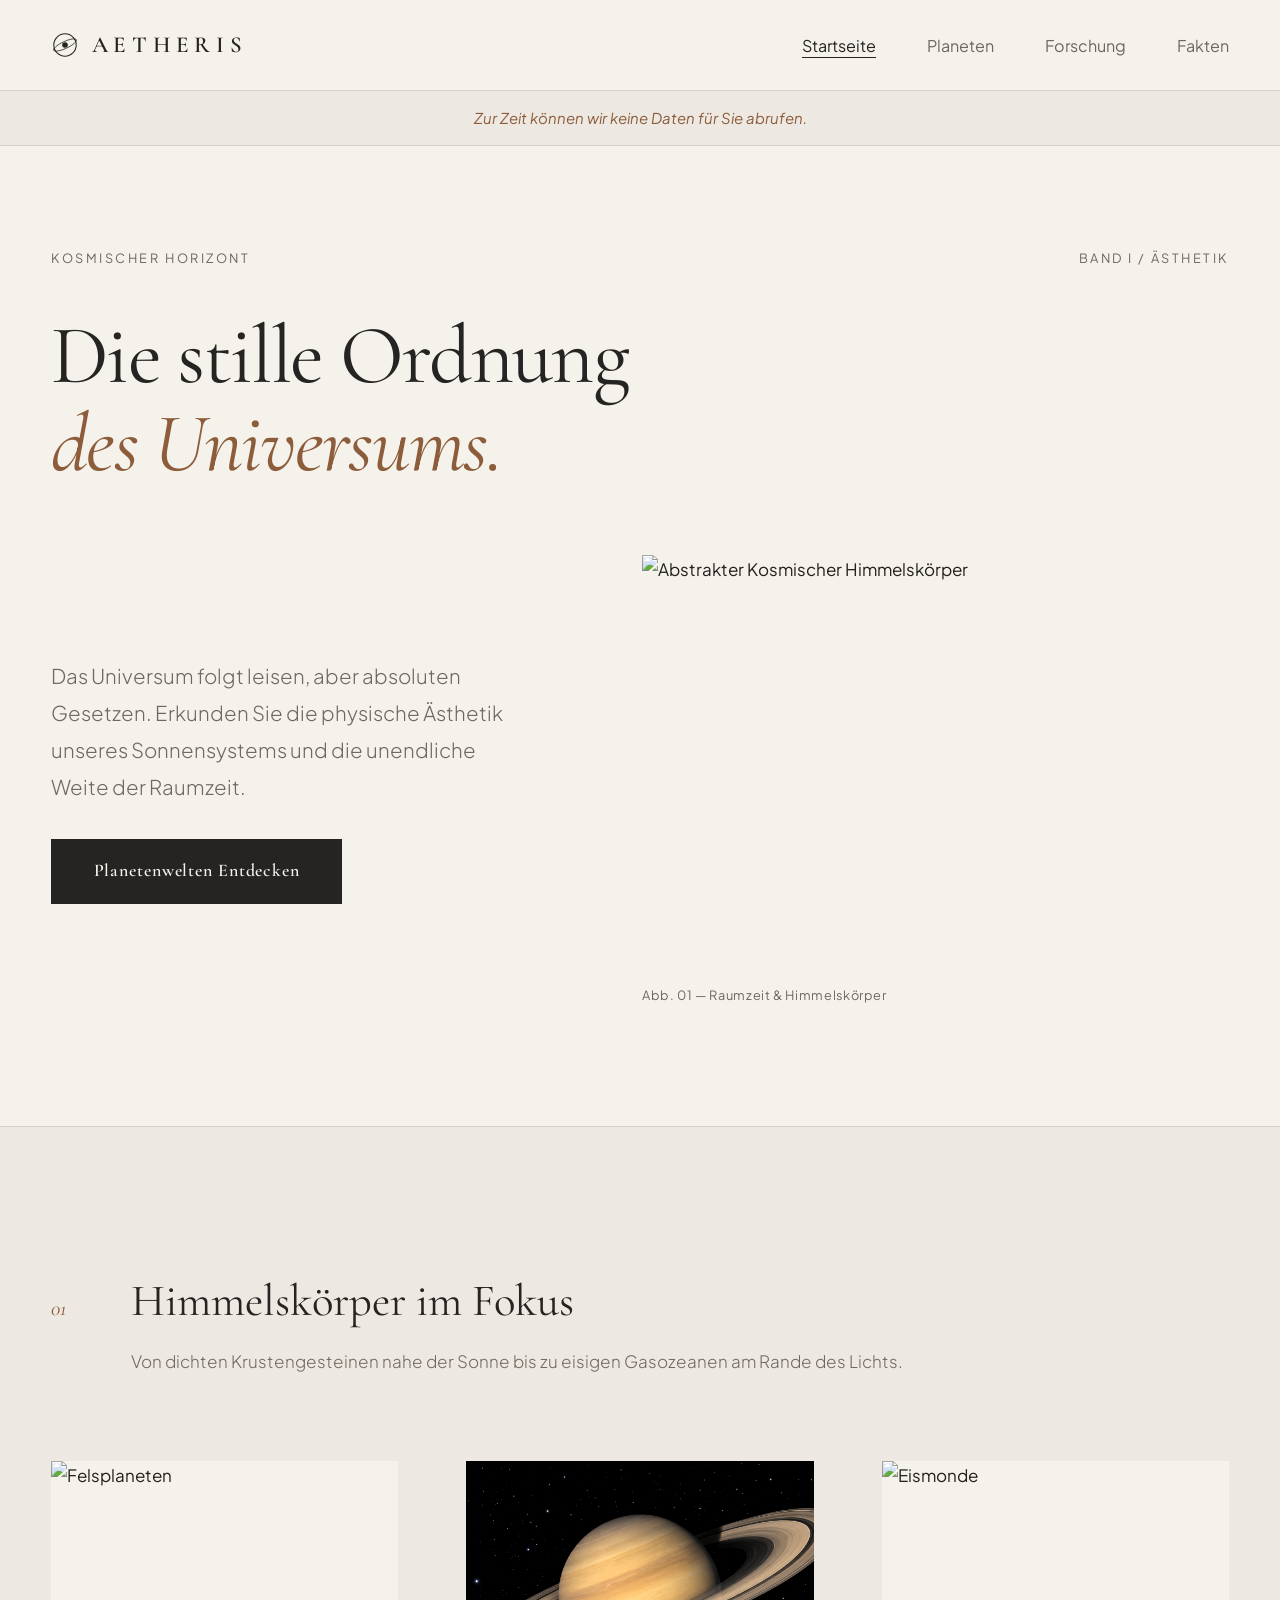
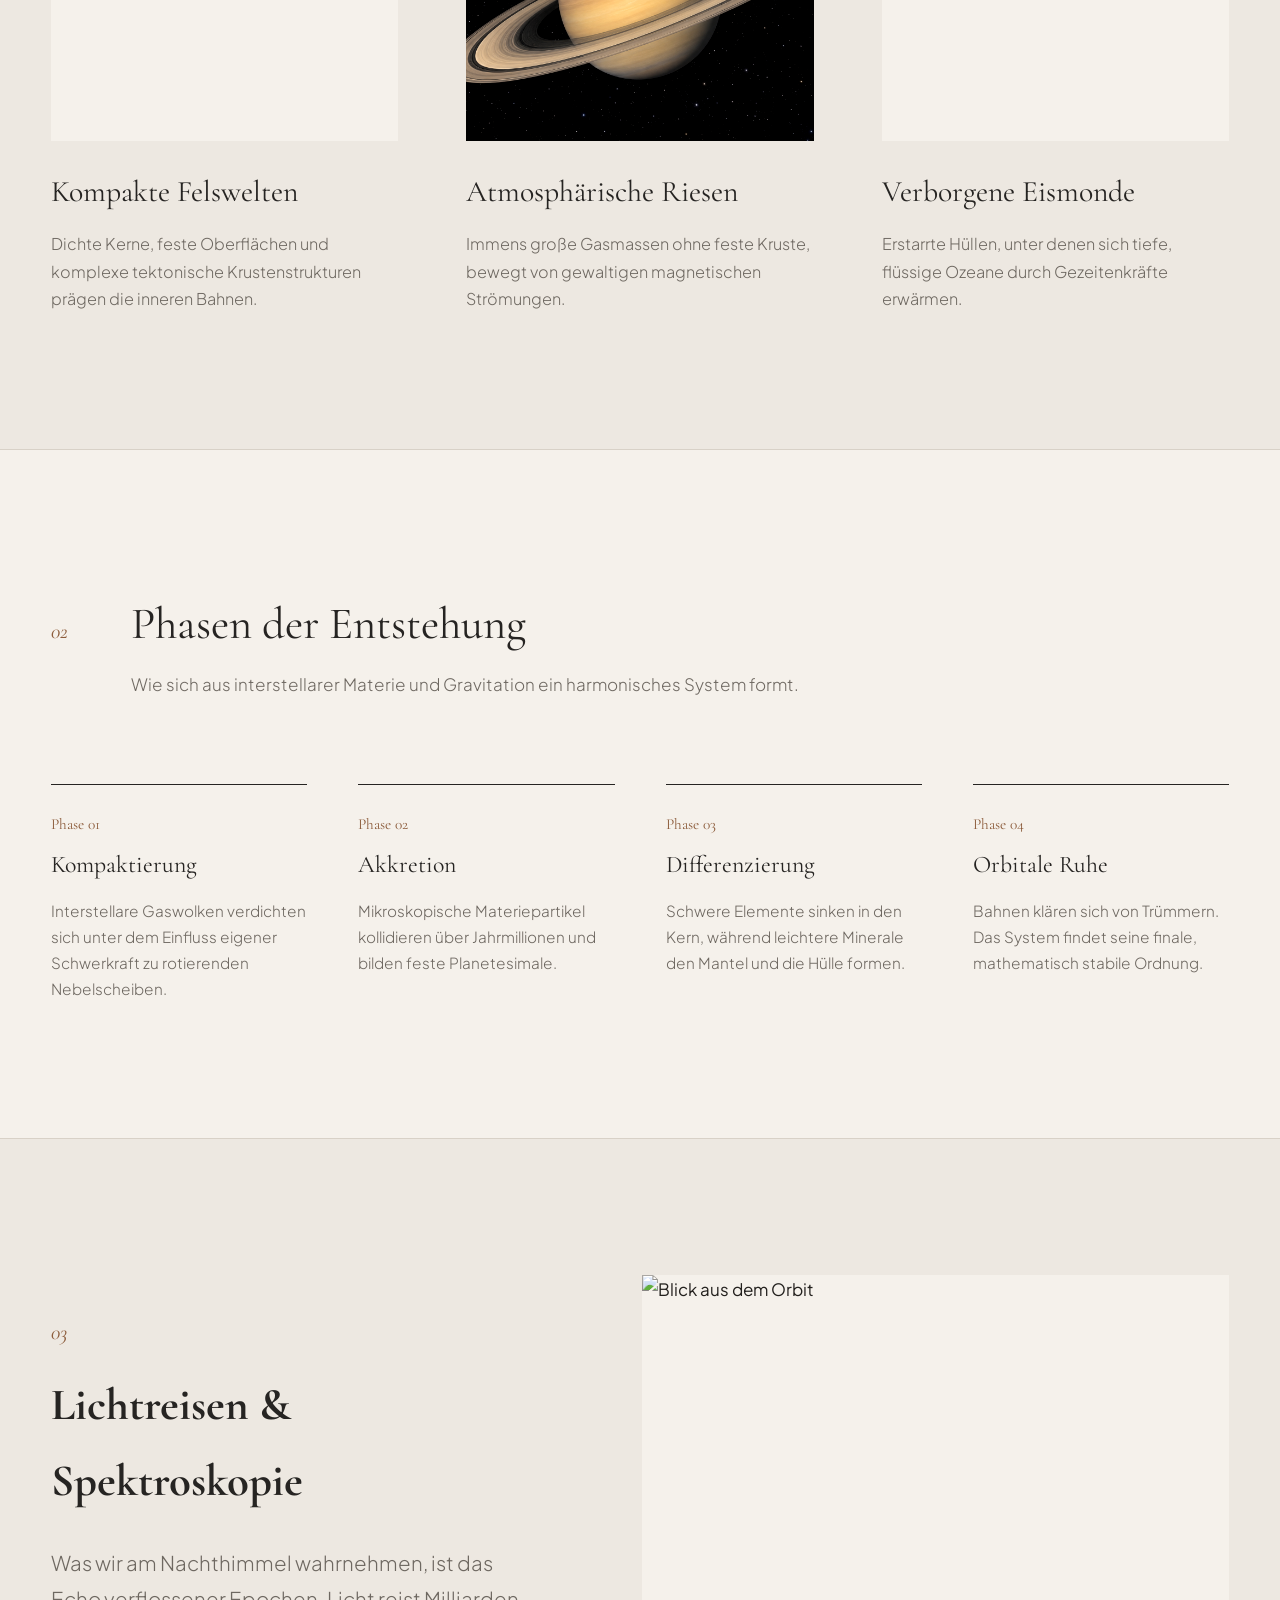
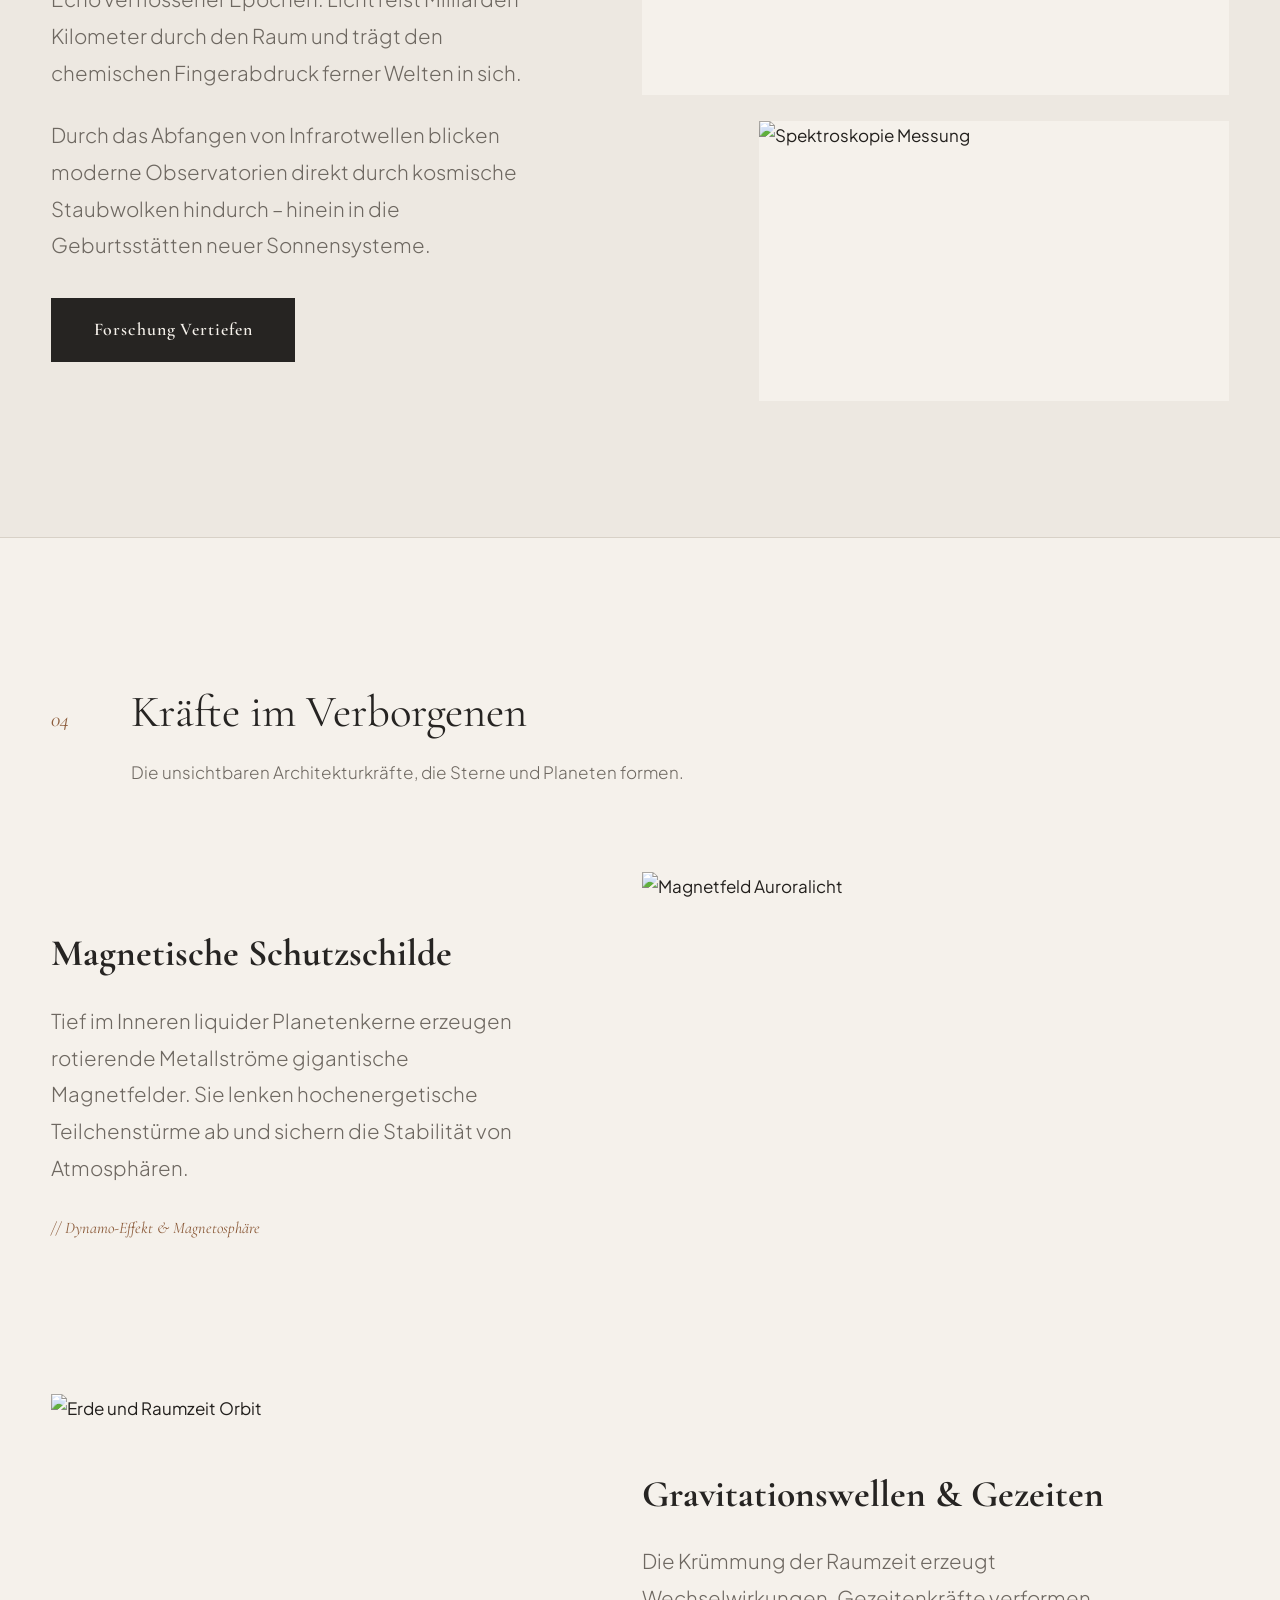
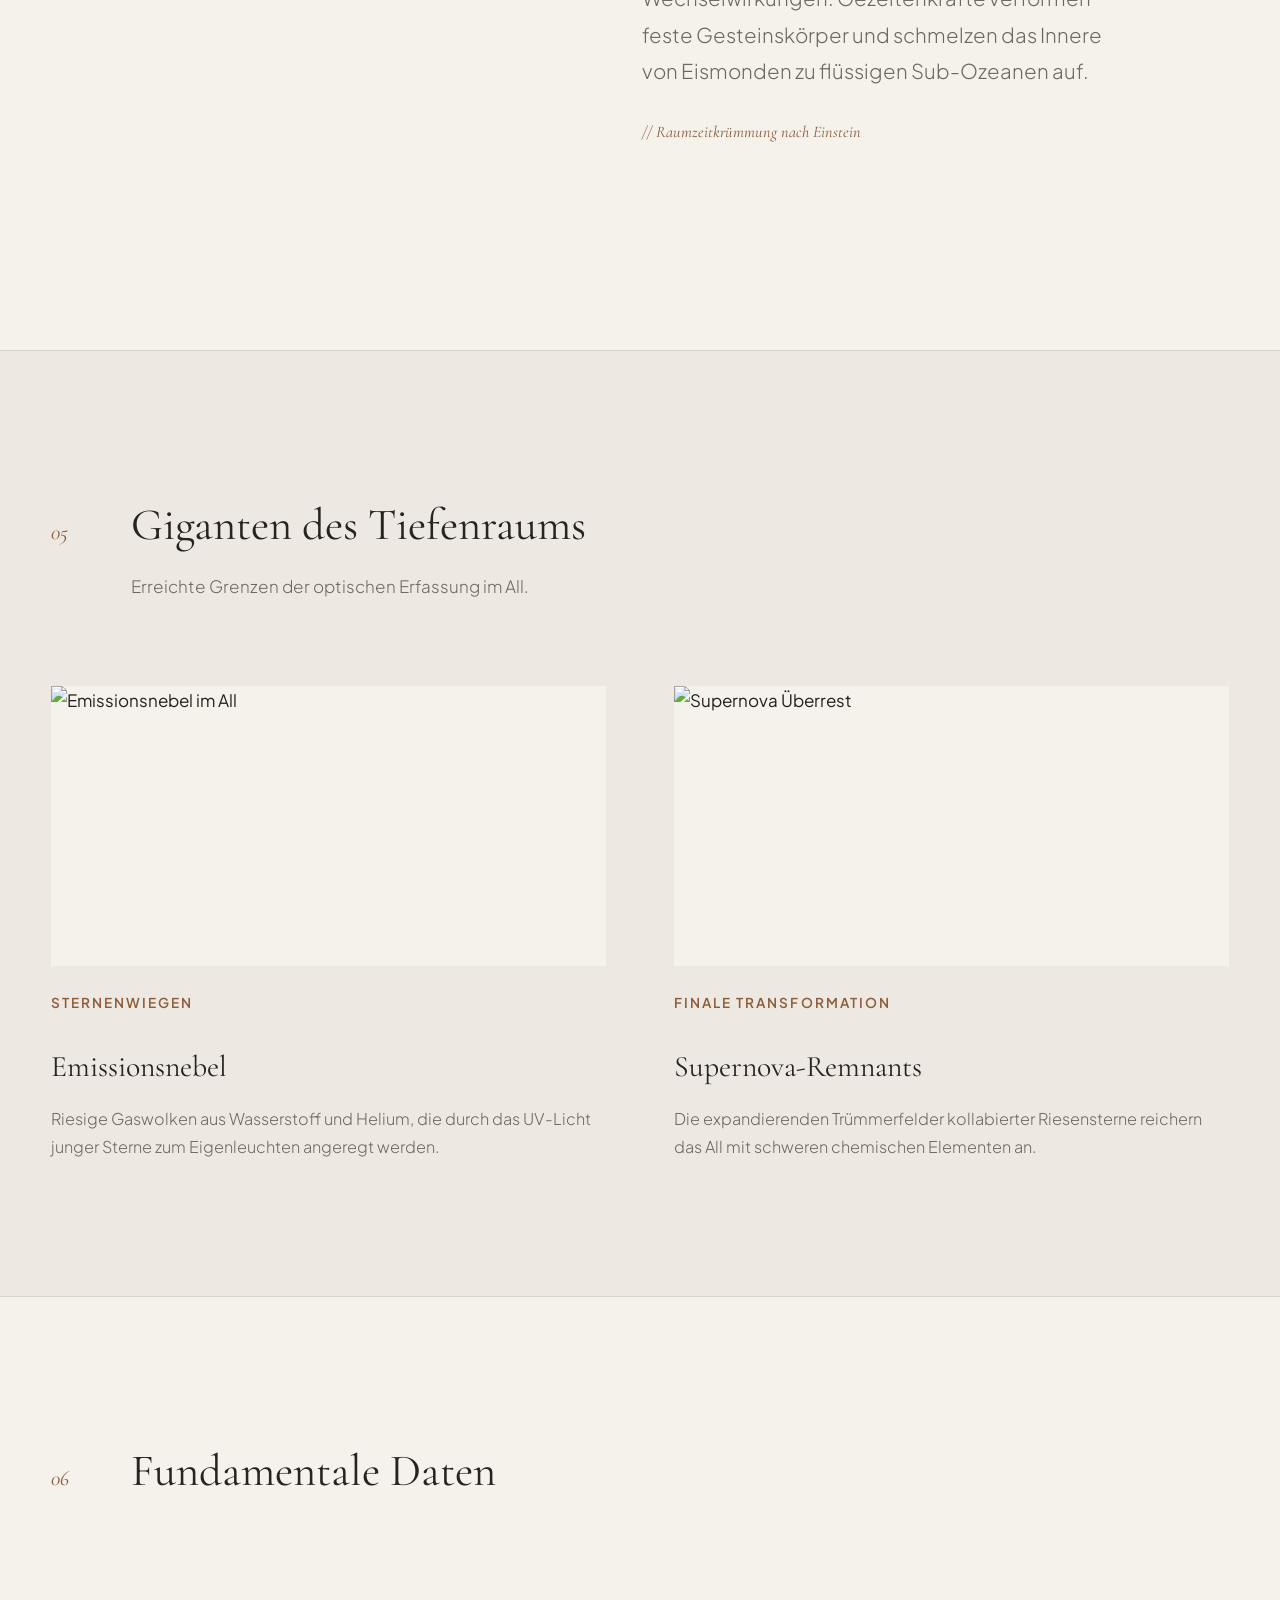
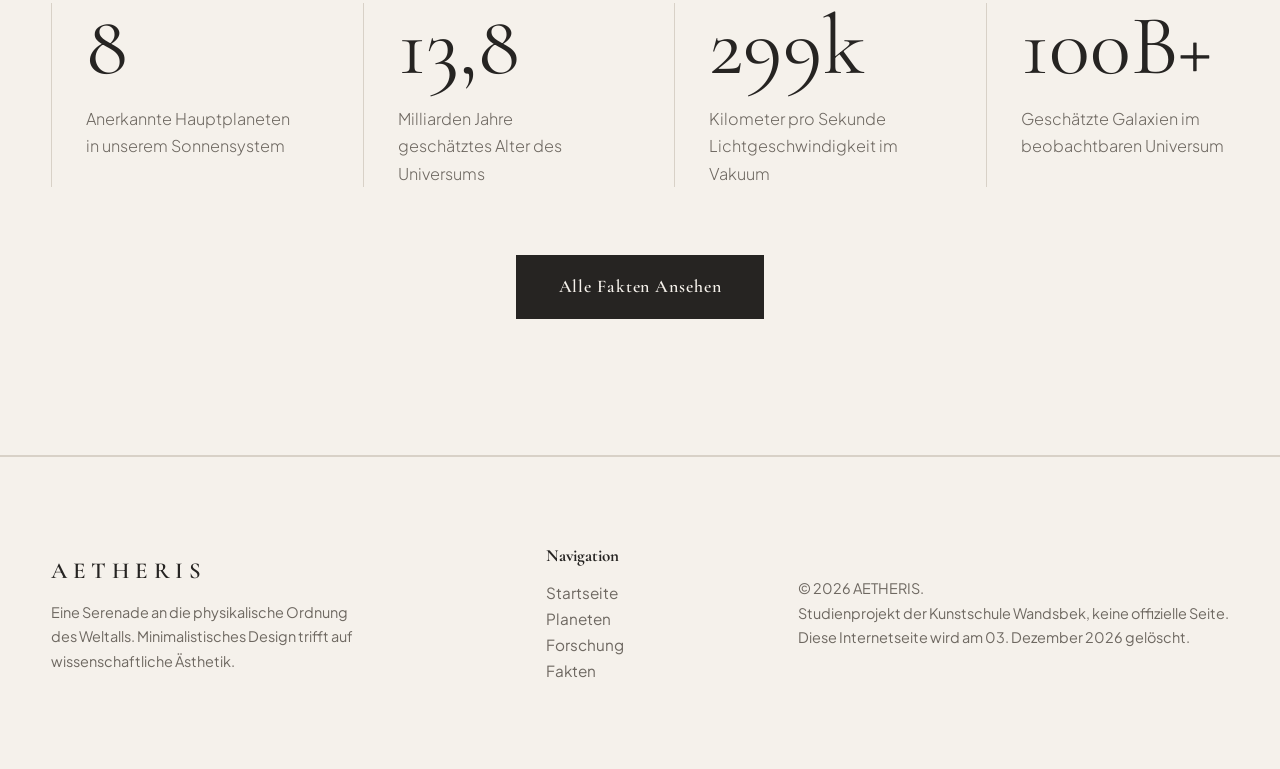
==== commit aab4edcd: "Update footer note in index.html Removed synchronization note from footer." ====
--- a/index.html
+++ b/index.html
@@ -415,7 +415,7 @@
                     <a href="#fakten" onclick="switchPage('fakten', event)" style="color:var(--color-muted); text-decoration:none; display:block; font-size:0.9rem;">Fakten</a>
                 </div>
             </div>
-            <p class="footer-note">&copy; 2026 AETHERIS. Alle Inhalte wurden synchronisiert.
+            <p class="footer-note">&copy; 2026 AETHERIS.
                 <br> Studienprojekt der Kunstschule Wandsbek, keine offizielle Seite.
                 <br> Diese Internetseite wird am 03. Dezember 2026 gelöscht.
             </p>
@@ -488,4 +488,4 @@
         setInterval(fetchISSData, 10000);
     </script>
 </body>
-</html>+</html>
